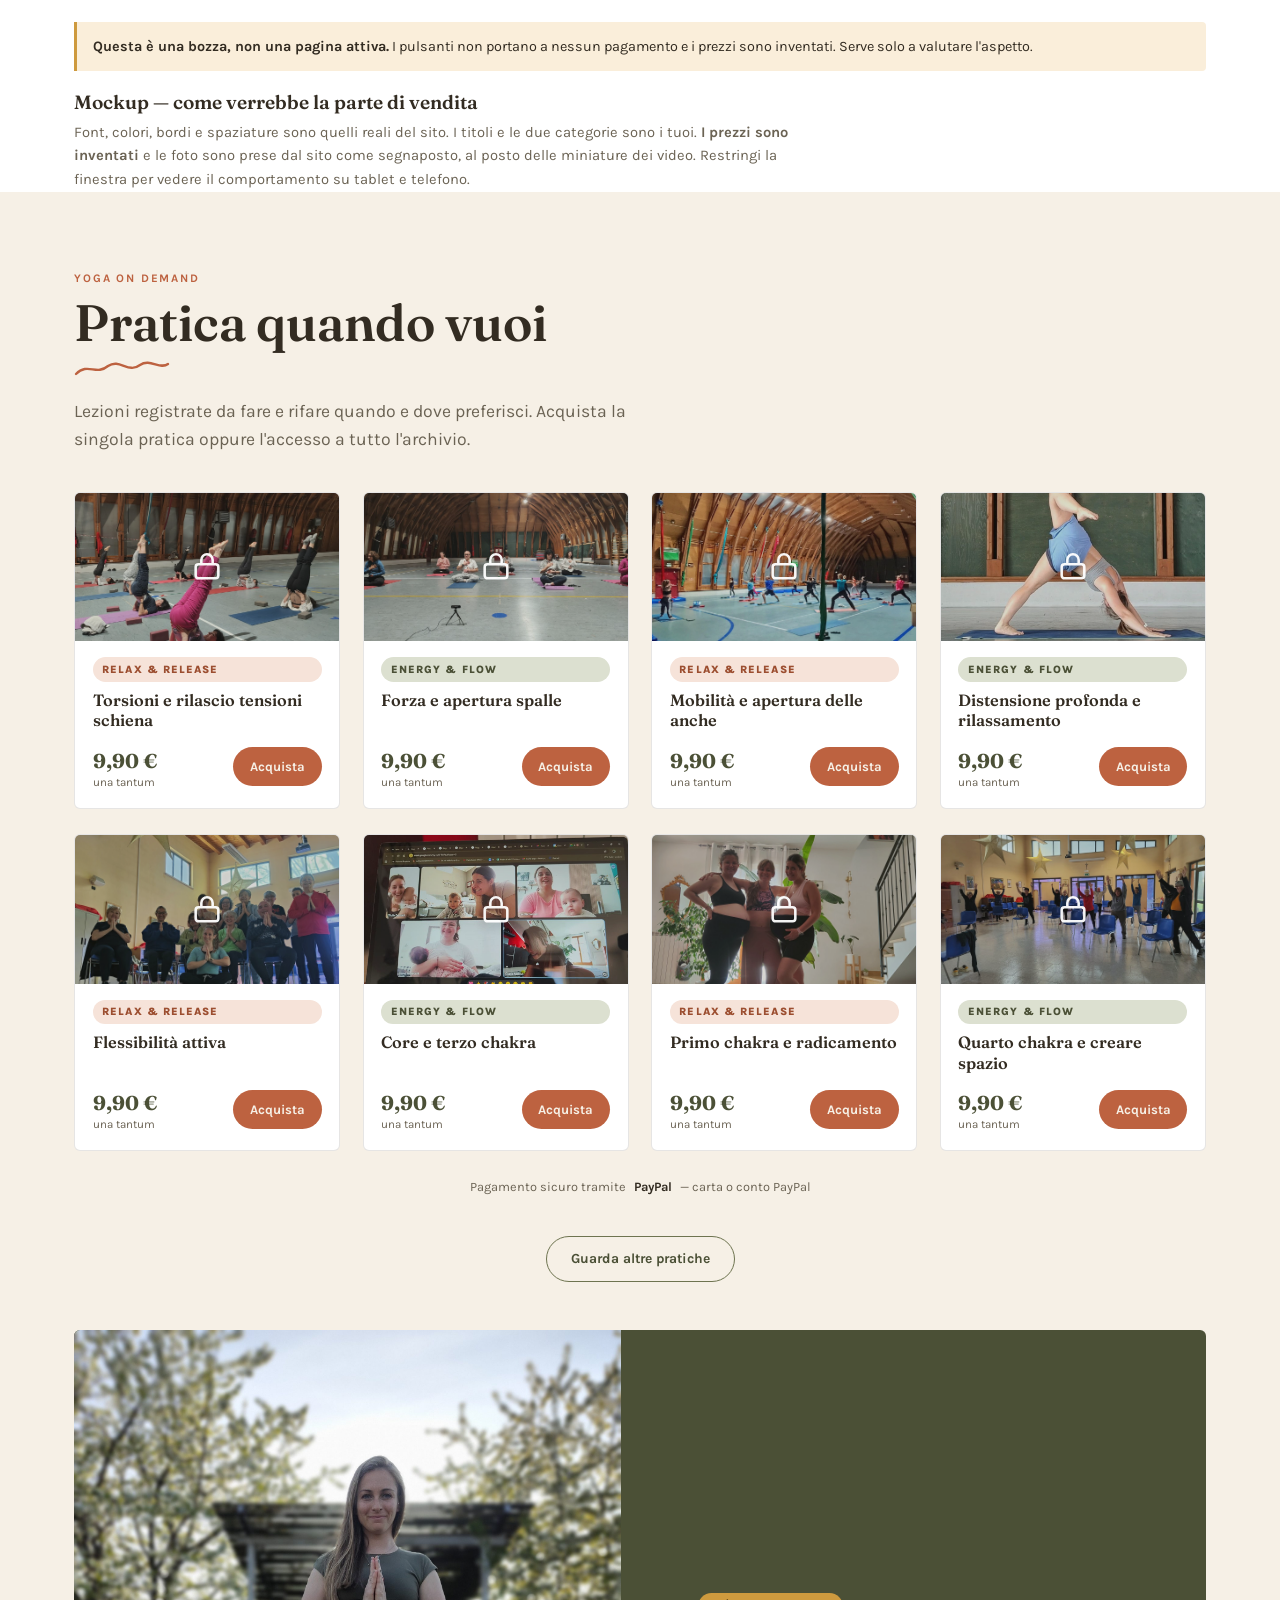
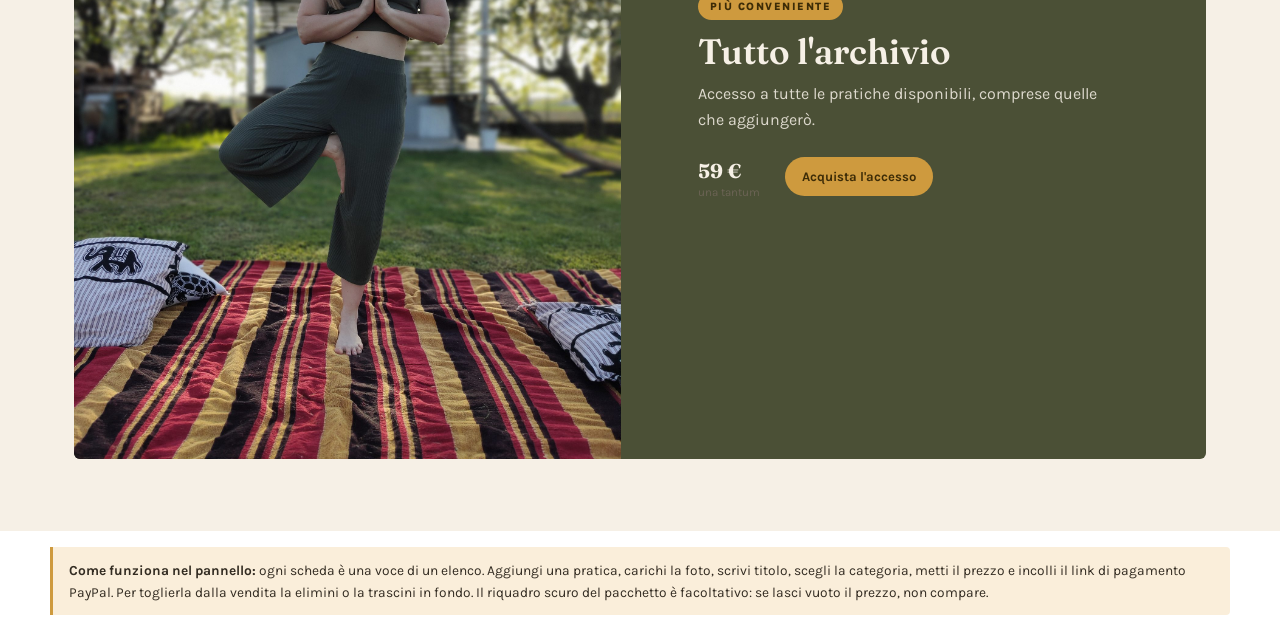
==== anteprima-shop.html @ 1470ea90 "Mockup shop on demand (bozza, noindex)" ====
<!DOCTYPE html>
<html lang="it">
<head>
<meta charset="utf-8">
<meta name="viewport" content="width=device-width, initial-scale=1">
<meta name="robots" content="noindex, nofollow">
<title>Mockup — Archivio Yoga On Demand in vendita</title>
<link rel="preconnect" href="https://fonts.googleapis.com">
<link rel="preconnect" href="https://fonts.gstatic.com" crossorigin>
<link href="https://fonts.googleapis.com/css2?family=Fraunces:opsz,wght@9..144,400;9..144,600;9..144,700&family=Karla:wght@400;700;800&display=swap" rel="stylesheet">
<style>
  :root{--cream:#F6F0E6;--cream-deep:#EFE5D3;--white:#fff;--olive:#6E7450;--olive-dark:#4B5036;
        --olive-pale:#DCE0D0;--terracotta:#BD6240;--terracotta-dark:#9C4E30;--ochre:#CE9A3E;
        --ink:#332C22;--ink-soft:#6B6354;--line:rgba(51,44,34,.12);--radius:6px;
        --fd:"Fraunces",serif;--fb:"Karla",Arial,sans-serif}
  *{box-sizing:border-box;margin:0;padding:0}
  body{font-family:var(--fb);background:var(--white);color:var(--ink);line-height:1.6}
  .container{max-width:1180px;margin:0 auto;padding:0 1.5rem}
  .section{padding:4.5rem 0}
  .section--cream{background:var(--cream)}
  .eyebrow{display:inline-block;font-family:var(--fb);font-weight:700;font-size:.72rem;letter-spacing:.16em;text-transform:uppercase;color:var(--terracotta);margin-bottom:.5rem}
  h1{font-family:var(--fd);font-weight:600;font-size:clamp(2.2rem,4.4vw,3.2rem);line-height:1.08}
  h2{font-family:var(--fd);font-weight:600;font-size:clamp(1.7rem,3vw,2.2rem);line-height:1.15}
  .lede{font-size:1.1rem;color:var(--ink-soft);max-width:60ch}
  .flourish{display:block;width:96px;height:18px;margin:.6rem 0 1.2rem;color:var(--terracotta)}

  .nota{background:#FAEEDA;border-left:3px solid var(--ochre);padding:.75rem 1rem;font-size:.86rem;border-radius:0 4px 4px 0;margin:1rem auto;max-width:1180px}
  .intro{max-width:1180px;margin:0 auto;padding:1.4rem 1.5rem 0}
  .intro h3{font-family:var(--fd);font-weight:600;font-size:1.2rem;margin-bottom:.2rem}
  .intro p{color:var(--ink-soft);font-size:.92rem;max-width:80ch}

  /* --- griglia schede --- */
  .shop-grid{display:grid;grid-template-columns:repeat(4,1fr);gap:1.6rem 1.4rem;margin-top:2.4rem}
  @media(max-width:980px){.shop-grid{grid-template-columns:repeat(2,1fr)}}
  @media(max-width:560px){.shop-grid{grid-template-columns:1fr}}
  .card{background:var(--white);border:1px solid var(--line);border-radius:var(--radius);overflow:hidden;display:flex;flex-direction:column}
  .card__media{position:relative;aspect-ratio:16/9;overflow:hidden;background:var(--olive-pale)}
  .card__media img{width:100%;height:100%;object-fit:cover;display:block}
  .card__lock{position:absolute;inset:0;background:rgba(51,44,34,.18);display:flex;align-items:center;justify-content:center}
  .card__lock svg{width:34px;height:34px;color:#fff;opacity:.95;filter:drop-shadow(0 2px 6px rgba(0,0,0,.35))}
  .card__cat{display:inline-block;font-size:.68rem;font-weight:800;letter-spacing:.1em;text-transform:uppercase;padding:.22rem .6rem;border-radius:999px;margin-bottom:.5rem}
  .cat--relax{background:#F6E3D9;color:var(--terracotta-dark)}
  .cat--energy{background:var(--olive-pale);color:var(--olive-dark)}
  .card__body{padding:1rem 1.1rem 1.2rem;display:flex;flex-direction:column;flex:1}
  .card__title{font-family:var(--fd);font-weight:600;font-size:1.02rem;line-height:1.25;margin-bottom:.9rem}
  .card__foot{margin-top:auto;display:flex;align-items:center;justify-content:space-between;gap:.6rem}
  .price{font-family:var(--fd);font-weight:700;font-size:1.25rem;color:var(--olive-dark);white-space:nowrap}
  .price small{font-family:var(--fb);font-weight:400;font-size:.72rem;color:var(--ink-soft);display:block;line-height:1}
  .buy{background:var(--terracotta);color:var(--cream);border-radius:999px;padding:.55rem 1.05rem;font-size:.82rem;font-weight:700;text-decoration:none;white-space:nowrap}
  .buy:hover{background:var(--terracotta-dark)}

  /* --- pacchetto --- */
  .bundle{display:grid;grid-template-columns:1fr 1fr;align-items:center;gap:2.4rem;background:var(--olive-dark);border-radius:var(--radius);overflow:hidden;margin-top:3rem}
  @media(max-width:860px){.bundle{grid-template-columns:1fr}}
  .bundle__media img{width:100%;height:100%;object-fit:cover;display:block;min-height:260px}
  .bundle__body{padding:2.4rem clamp(1.4rem,3vw,2.6rem)}
  .bundle__badge{display:inline-block;background:var(--ochre);color:#3D2C07;font-weight:800;font-size:.68rem;letter-spacing:.14em;text-transform:uppercase;padding:.3rem .75rem;border-radius:999px;margin-bottom:.8rem}
  .bundle h2{color:var(--cream);margin-bottom:.5rem}
  .bundle p{color:rgba(246,240,230,.86);margin-bottom:1.4rem;max-width:40ch}
  .bundle .price{color:var(--cream)}
  .bundle .buy{background:var(--ochre);color:#3D2C07}

  .paypal-note{display:flex;align-items:center;gap:.5rem;font-size:.8rem;color:var(--ink-soft);margin-top:1.6rem;justify-content:center}
  .paypal-note b{color:var(--ink)}
  .more{text-align:center;margin-top:2.4rem}
  .btn-outline{display:inline-block;border:1.5px solid var(--olive);color:var(--olive-dark);border-radius:999px;padding:.7rem 1.5rem;font-size:.87rem;font-weight:700;text-decoration:none}
</style>
</head>
<body>

<div class="intro">
  <div style="background:#FAEEDA;border-left:3px solid #CE9A3E;padding:.8rem 1rem;border-radius:0 4px 4px 0;margin-bottom:1rem;font-size:.9rem">
    <b>Questa è una bozza, non una pagina attiva.</b> I pulsanti non portano a nessun pagamento e i prezzi sono inventati. Serve solo a valutare l'aspetto.
  </div>
  <h3>Mockup — come verrebbe la parte di vendita</h3>
  <p>Font, colori, bordi e spaziature sono quelli reali del sito. I titoli e le due categorie sono i tuoi. <b>I prezzi sono inventati</b> e le foto sono prese dal sito come segnaposto, al posto delle miniature dei video. Restringi la finestra per vedere il comportamento su tablet e telefono.</p>
</div>

<section class="section section--cream">
  <div class="container">
    <span class="eyebrow">Yoga On Demand</span>
    <h1>Pratica quando vuoi</h1>
    <svg class="flourish" viewBox="0 0 96 18" fill="none" aria-hidden="true"><path d="M2 14C14 2 22 16 34 6C46 -2 54 14 66 5C76 -2 86 10 94 4" stroke="currentColor" stroke-width="2.4" stroke-linecap="round"/></svg>
    <p class="lede">Lezioni registrate da fare e rifare quando e dove preferisci. Acquista la singola pratica oppure l'accesso a tutto l'archivio.</p>

    <div class="shop-grid">

      <div class="card">
        <div class="card__media"><img src="assets/img/corsi-yogaflow-1.jpg" alt=""><div class="card__lock"><svg viewBox="0 0 24 24" fill="none" stroke="currentColor" stroke-width="1.8"><rect x="4" y="10" width="16" height="10" rx="2"/><path d="M8 10V7a4 4 0 018 0v3"/></svg></div></div>
        <div class="card__body">
          <span class="card__cat cat--relax">Relax &amp; Release</span>
          <div class="card__title">Torsioni e rilascio tensioni schiena</div>
          <div class="card__foot"><span class="price">9,90 €<small>una tantum</small></span><a class="buy" href="#">Acquista</a></div>
        </div>
      </div>

      <div class="card">
        <div class="card__media"><img src="assets/img/corsi-yogaflow-2.jpg" alt=""><div class="card__lock"><svg viewBox="0 0 24 24" fill="none" stroke="currentColor" stroke-width="1.8"><rect x="4" y="10" width="16" height="10" rx="2"/><path d="M8 10V7a4 4 0 018 0v3"/></svg></div></div>
        <div class="card__body">
          <span class="card__cat cat--energy">Energy &amp; Flow</span>
          <div class="card__title">Forza e apertura spalle</div>
          <div class="card__foot"><span class="price">9,90 €<small>una tantum</small></span><a class="buy" href="#">Acquista</a></div>
        </div>
      </div>

      <div class="card">
        <div class="card__media"><img src="assets/img/corsi-yogaflow-3.jpg" alt=""><div class="card__lock"><svg viewBox="0 0 24 24" fill="none" stroke="currentColor" stroke-width="1.8"><rect x="4" y="10" width="16" height="10" rx="2"/><path d="M8 10V7a4 4 0 018 0v3"/></svg></div></div>
        <div class="card__body">
          <span class="card__cat cat--relax">Relax &amp; Release</span>
          <div class="card__title">Mobilità e apertura delle anche</div>
          <div class="card__foot"><span class="price">9,90 €<small>una tantum</small></span><a class="buy" href="#">Acquista</a></div>
        </div>
      </div>

      <div class="card">
        <div class="card__media"><img src="assets/img/corsi-yogaflow-4.jpg" alt=""><div class="card__lock"><svg viewBox="0 0 24 24" fill="none" stroke="currentColor" stroke-width="1.8"><rect x="4" y="10" width="16" height="10" rx="2"/><path d="M8 10V7a4 4 0 018 0v3"/></svg></div></div>
        <div class="card__body">
          <span class="card__cat cat--energy">Energy &amp; Flow</span>
          <div class="card__title">Distensione profonda e rilassamento</div>
          <div class="card__foot"><span class="price">9,90 €<small>una tantum</small></span><a class="buy" href="#">Acquista</a></div>
        </div>
      </div>

      <div class="card">
        <div class="card__media"><img src="assets/img/corsi-dolce-1.jpg" alt=""><div class="card__lock"><svg viewBox="0 0 24 24" fill="none" stroke="currentColor" stroke-width="1.8"><rect x="4" y="10" width="16" height="10" rx="2"/><path d="M8 10V7a4 4 0 018 0v3"/></svg></div></div>
        <div class="card__body">
          <span class="card__cat cat--relax">Relax &amp; Release</span>
          <div class="card__title">Flessibilità attiva</div>
          <div class="card__foot"><span class="price">9,90 €<small>una tantum</small></span><a class="buy" href="#">Acquista</a></div>
        </div>
      </div>

      <div class="card">
        <div class="card__media"><img src="assets/img/corsi-postparto-1.jpg" alt=""><div class="card__lock"><svg viewBox="0 0 24 24" fill="none" stroke="currentColor" stroke-width="1.8"><rect x="4" y="10" width="16" height="10" rx="2"/><path d="M8 10V7a4 4 0 018 0v3"/></svg></div></div>
        <div class="card__body">
          <span class="card__cat cat--energy">Energy &amp; Flow</span>
          <div class="card__title">Core e terzo chakra</div>
          <div class="card__foot"><span class="price">9,90 €<small>una tantum</small></span><a class="buy" href="#">Acquista</a></div>
        </div>
      </div>

      <div class="card">
        <div class="card__media"><img src="assets/img/corsi-gravidanza-1.jpg" alt=""><div class="card__lock"><svg viewBox="0 0 24 24" fill="none" stroke="currentColor" stroke-width="1.8"><rect x="4" y="10" width="16" height="10" rx="2"/><path d="M8 10V7a4 4 0 018 0v3"/></svg></div></div>
        <div class="card__body">
          <span class="card__cat cat--relax">Relax &amp; Release</span>
          <div class="card__title">Primo chakra e radicamento</div>
          <div class="card__foot"><span class="price">9,90 €<small>una tantum</small></span><a class="buy" href="#">Acquista</a></div>
        </div>
      </div>

      <div class="card">
        <div class="card__media"><img src="assets/img/corsi-dolce-2.jpg" alt=""><div class="card__lock"><svg viewBox="0 0 24 24" fill="none" stroke="currentColor" stroke-width="1.8"><rect x="4" y="10" width="16" height="10" rx="2"/><path d="M8 10V7a4 4 0 018 0v3"/></svg></div></div>
        <div class="card__body">
          <span class="card__cat cat--energy">Energy &amp; Flow</span>
          <div class="card__title">Quarto chakra e creare spazio</div>
          <div class="card__foot"><span class="price">9,90 €<small>una tantum</small></span><a class="buy" href="#">Acquista</a></div>
        </div>
      </div>

    </div>

    <div class="paypal-note">Pagamento sicuro tramite <b>PayPal</b> — carta o conto PayPal</div>

    <div class="more"><a class="btn-outline" href="#">Guarda altre pratiche</a></div>

    <div class="bundle">
      <div class="bundle__media"><img src="assets/img/hero-home.jpg" alt=""></div>
      <div class="bundle__body">
        <span class="bundle__badge">Più conveniente</span>
        <h2>Tutto l'archivio</h2>
        <p>Accesso a tutte le pratiche disponibili, comprese quelle che aggiungerò.</p>
        <div class="card__foot" style="justify-content:flex-start">
          <span class="price">59 €<small>una tantum</small></span>
          <a class="buy" href="#" style="margin-left:1rem">Acquista l'accesso</a>
        </div>
      </div>
    </div>

  </div>
</section>

<div class="nota">
  <b>Come funziona nel pannello:</b> ogni scheda è una voce di un elenco. Aggiungi una pratica, carichi la foto, scrivi titolo, scegli la categoria, metti il prezzo e incolli il link di pagamento PayPal. Per toglierla dalla vendita la elimini o la trascini in fondo. Il riquadro scuro del pacchetto è facoltativo: se lasci vuoto il prezzo, non compare.
</div>

</body>
</html>
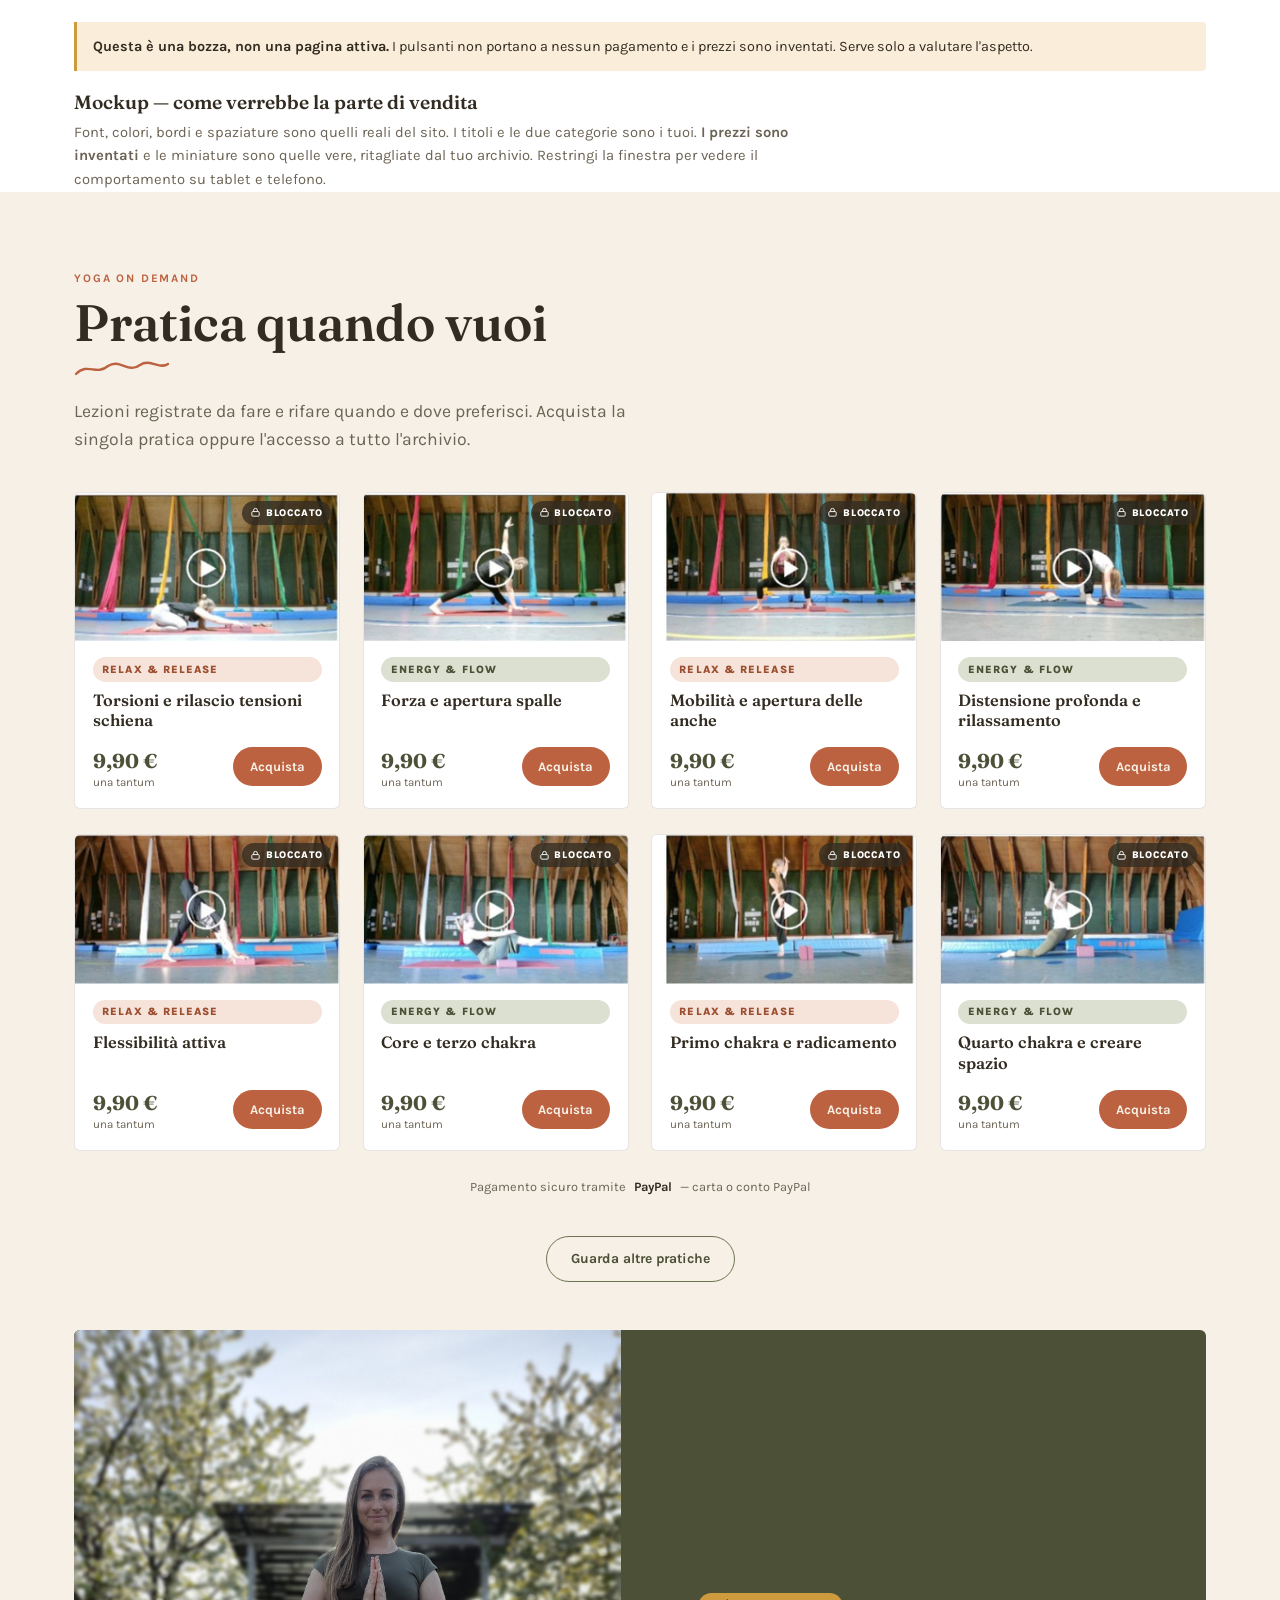
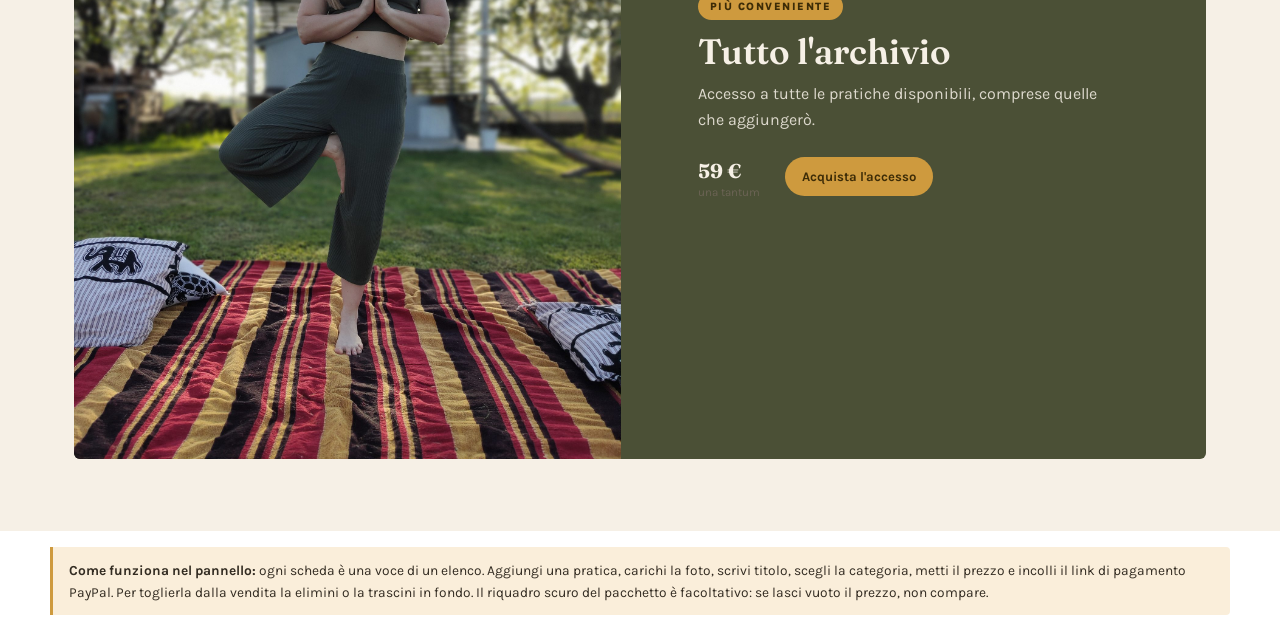
==== commit 72f4ea2d: "Mockup shop: miniature reali dall'archivio" ====
--- a/anteprima-shop.html
+++ b/anteprima-shop.html
@@ -36,8 +36,9 @@
   .card{background:var(--white);border:1px solid var(--line);border-radius:var(--radius);overflow:hidden;display:flex;flex-direction:column}
   .card__media{position:relative;aspect-ratio:16/9;overflow:hidden;background:var(--olive-pale)}
   .card__media img{width:100%;height:100%;object-fit:cover;display:block}
-  .card__lock{position:absolute;inset:0;background:rgba(51,44,34,.18);display:flex;align-items:center;justify-content:center}
-  .card__lock svg{width:34px;height:34px;color:#fff;opacity:.95;filter:drop-shadow(0 2px 6px rgba(0,0,0,.35))}
+  .card__badge{position:absolute;top:.5rem;right:.5rem;display:flex;align-items:center;gap:.3rem;background:rgba(51,44,34,.78);color:#fff;font-size:.62rem;font-weight:800;letter-spacing:.08em;text-transform:uppercase;padding:.25rem .5rem;border-radius:999px}
+  .card__badge svg{width:11px;height:11px}
+  
   .card__cat{display:inline-block;font-size:.68rem;font-weight:800;letter-spacing:.1em;text-transform:uppercase;padding:.22rem .6rem;border-radius:999px;margin-bottom:.5rem}
   .cat--relax{background:#F6E3D9;color:var(--terracotta-dark)}
   .cat--energy{background:var(--olive-pale);color:var(--olive-dark)}
@@ -73,7 +74,7 @@
     <b>Questa è una bozza, non una pagina attiva.</b> I pulsanti non portano a nessun pagamento e i prezzi sono inventati. Serve solo a valutare l'aspetto.
   </div>
   <h3>Mockup — come verrebbe la parte di vendita</h3>
-  <p>Font, colori, bordi e spaziature sono quelli reali del sito. I titoli e le due categorie sono i tuoi. <b>I prezzi sono inventati</b> e le foto sono prese dal sito come segnaposto, al posto delle miniature dei video. Restringi la finestra per vedere il comportamento su tablet e telefono.</p>
+  <p>Font, colori, bordi e spaziature sono quelli reali del sito. I titoli e le due categorie sono i tuoi. <b>I prezzi sono inventati</b> e le miniature sono quelle vere, ritagliate dal tuo archivio. Restringi la finestra per vedere il comportamento su tablet e telefono.</p>
 </div>
 
 <section class="section section--cream">
@@ -86,7 +87,7 @@
     <div class="shop-grid">
 
       <div class="card">
-        <div class="card__media"><img src="assets/img/corsi-yogaflow-1.jpg" alt=""><div class="card__lock"><svg viewBox="0 0 24 24" fill="none" stroke="currentColor" stroke-width="1.8"><rect x="4" y="10" width="16" height="10" rx="2"/><path d="M8 10V7a4 4 0 018 0v3"/></svg></div></div>
+        <div class="card__media"><img src="[data-uri]" alt=""><span class="card__badge"><svg viewBox="0 0 24 24" fill="none" stroke="currentColor" stroke-width="2"><rect x="4" y="10" width="16" height="10" rx="2"/><path d="M8 10V7a4 4 0 018 0v3"/></svg>Bloccato</span></div>
         <div class="card__body">
           <span class="card__cat cat--relax">Relax &amp; Release</span>
           <div class="card__title">Torsioni e rilascio tensioni schiena</div>
@@ -95,7 +96,7 @@
       </div>
 
       <div class="card">
-        <div class="card__media"><img src="assets/img/corsi-yogaflow-2.jpg" alt=""><div class="card__lock"><svg viewBox="0 0 24 24" fill="none" stroke="currentColor" stroke-width="1.8"><rect x="4" y="10" width="16" height="10" rx="2"/><path d="M8 10V7a4 4 0 018 0v3"/></svg></div></div>
+        <div class="card__media"><img src="[data-uri]" alt=""><span class="card__badge"><svg viewBox="0 0 24 24" fill="none" stroke="currentColor" stroke-width="2"><rect x="4" y="10" width="16" height="10" rx="2"/><path d="M8 10V7a4 4 0 018 0v3"/></svg>Bloccato</span></div>
         <div class="card__body">
           <span class="card__cat cat--energy">Energy &amp; Flow</span>
           <div class="card__title">Forza e apertura spalle</div>
@@ -104,7 +105,7 @@
       </div>
 
       <div class="card">
-        <div class="card__media"><img src="assets/img/corsi-yogaflow-3.jpg" alt=""><div class="card__lock"><svg viewBox="0 0 24 24" fill="none" stroke="currentColor" stroke-width="1.8"><rect x="4" y="10" width="16" height="10" rx="2"/><path d="M8 10V7a4 4 0 018 0v3"/></svg></div></div>
+        <div class="card__media"><img src="[data-uri]" alt=""><span class="card__badge"><svg viewBox="0 0 24 24" fill="none" stroke="currentColor" stroke-width="2"><rect x="4" y="10" width="16" height="10" rx="2"/><path d="M8 10V7a4 4 0 018 0v3"/></svg>Bloccato</span></div>
         <div class="card__body">
           <span class="card__cat cat--relax">Relax &amp; Release</span>
           <div class="card__title">Mobilità e apertura delle anche</div>
@@ -113,7 +114,7 @@
       </div>
 
       <div class="card">
-        <div class="card__media"><img src="assets/img/corsi-yogaflow-4.jpg" alt=""><div class="card__lock"><svg viewBox="0 0 24 24" fill="none" stroke="currentColor" stroke-width="1.8"><rect x="4" y="10" width="16" height="10" rx="2"/><path d="M8 10V7a4 4 0 018 0v3"/></svg></div></div>
+        <div class="card__media"><img src="[data-uri]" alt=""><span class="card__badge"><svg viewBox="0 0 24 24" fill="none" stroke="currentColor" stroke-width="2"><rect x="4" y="10" width="16" height="10" rx="2"/><path d="M8 10V7a4 4 0 018 0v3"/></svg>Bloccato</span></div>
         <div class="card__body">
           <span class="card__cat cat--energy">Energy &amp; Flow</span>
           <div class="card__title">Distensione profonda e rilassamento</div>
@@ -122,7 +123,7 @@
       </div>
 
       <div class="card">
-        <div class="card__media"><img src="assets/img/corsi-dolce-1.jpg" alt=""><div class="card__lock"><svg viewBox="0 0 24 24" fill="none" stroke="currentColor" stroke-width="1.8"><rect x="4" y="10" width="16" height="10" rx="2"/><path d="M8 10V7a4 4 0 018 0v3"/></svg></div></div>
+        <div class="card__media"><img src="[data-uri]" alt=""><span class="card__badge"><svg viewBox="0 0 24 24" fill="none" stroke="currentColor" stroke-width="2"><rect x="4" y="10" width="16" height="10" rx="2"/><path d="M8 10V7a4 4 0 018 0v3"/></svg>Bloccato</span></div>
         <div class="card__body">
           <span class="card__cat cat--relax">Relax &amp; Release</span>
           <div class="card__title">Flessibilità attiva</div>
@@ -131,7 +132,7 @@
       </div>
 
       <div class="card">
-        <div class="card__media"><img src="assets/img/corsi-postparto-1.jpg" alt=""><div class="card__lock"><svg viewBox="0 0 24 24" fill="none" stroke="currentColor" stroke-width="1.8"><rect x="4" y="10" width="16" height="10" rx="2"/><path d="M8 10V7a4 4 0 018 0v3"/></svg></div></div>
+        <div class="card__media"><img src="[data-uri]" alt=""><span class="card__badge"><svg viewBox="0 0 24 24" fill="none" stroke="currentColor" stroke-width="2"><rect x="4" y="10" width="16" height="10" rx="2"/><path d="M8 10V7a4 4 0 018 0v3"/></svg>Bloccato</span></div>
         <div class="card__body">
           <span class="card__cat cat--energy">Energy &amp; Flow</span>
           <div class="card__title">Core e terzo chakra</div>
@@ -140,7 +141,7 @@
       </div>
 
       <div class="card">
-        <div class="card__media"><img src="assets/img/corsi-gravidanza-1.jpg" alt=""><div class="card__lock"><svg viewBox="0 0 24 24" fill="none" stroke="currentColor" stroke-width="1.8"><rect x="4" y="10" width="16" height="10" rx="2"/><path d="M8 10V7a4 4 0 018 0v3"/></svg></div></div>
+        <div class="card__media"><img src="[data-uri]" alt=""><span class="card__badge"><svg viewBox="0 0 24 24" fill="none" stroke="currentColor" stroke-width="2"><rect x="4" y="10" width="16" height="10" rx="2"/><path d="M8 10V7a4 4 0 018 0v3"/></svg>Bloccato</span></div>
         <div class="card__body">
           <span class="card__cat cat--relax">Relax &amp; Release</span>
           <div class="card__title">Primo chakra e radicamento</div>
@@ -149,7 +150,7 @@
       </div>
 
       <div class="card">
-        <div class="card__media"><img src="assets/img/corsi-dolce-2.jpg" alt=""><div class="card__lock"><svg viewBox="0 0 24 24" fill="none" stroke="currentColor" stroke-width="1.8"><rect x="4" y="10" width="16" height="10" rx="2"/><path d="M8 10V7a4 4 0 018 0v3"/></svg></div></div>
+        <div class="card__media"><img src="[data-uri]" alt=""><span class="card__badge"><svg viewBox="0 0 24 24" fill="none" stroke="currentColor" stroke-width="2"><rect x="4" y="10" width="16" height="10" rx="2"/><path d="M8 10V7a4 4 0 018 0v3"/></svg>Bloccato</span></div>
         <div class="card__body">
           <span class="card__cat cat--energy">Energy &amp; Flow</span>
           <div class="card__title">Quarto chakra e creare spazio</div>
